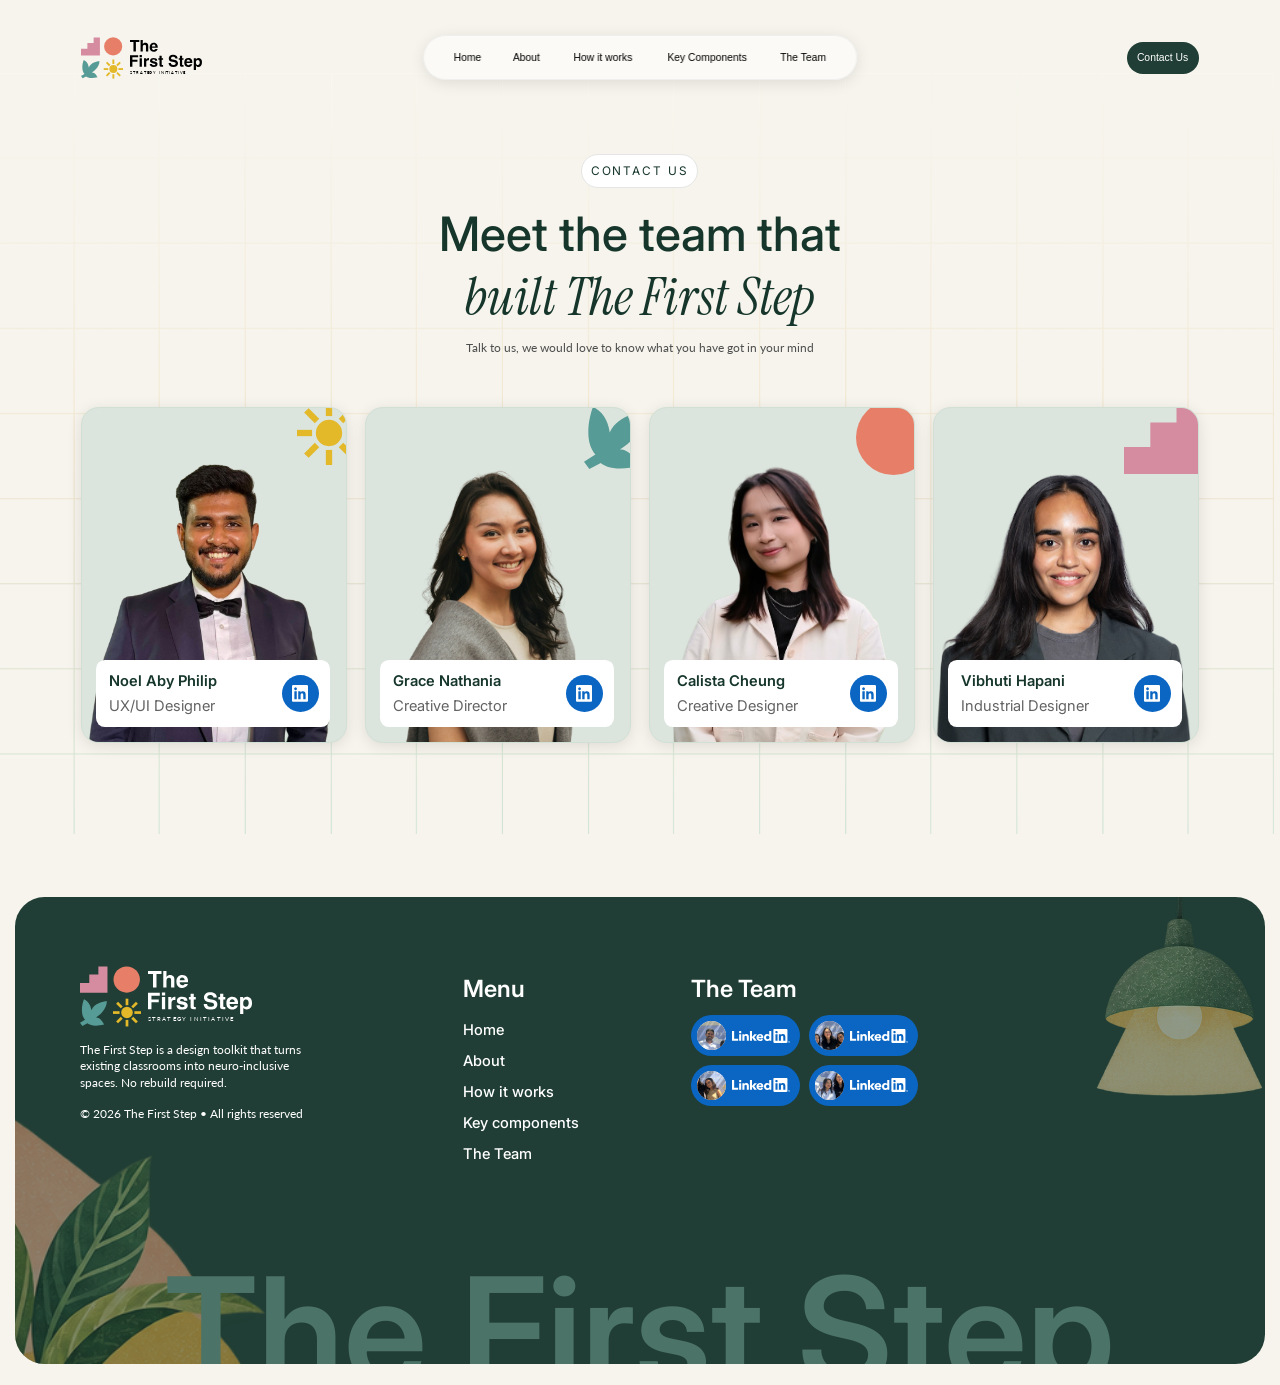
==== website/contact.html @ 51dd525c "Website: add the Contact us page The navbar's Contact Us button now opens website/contact.html, buil" ====
<!doctype html>
<html lang="en">
<head>
<meta charset="utf-8">
<meta name="viewport" content="width=device-width, initial-scale=1">
<title>Contact us — The First Step</title>
<meta name="description" content="Meet the team that built The First Step. Talk to us, we would love to know what you have got in your mind.">
<link rel="icon" href="./assets/logo-mark.svg" type="image/svg+xml">
<link rel="preconnect" href="https://fonts.googleapis.com">
<link rel="preconnect" href="https://fonts.gstatic.com" crossorigin>
<link href="https://fonts.googleapis.com/css2?family=Instrument+Serif:ital@1&family=Inter:wght@400;500;600;700&family=Lato:wght@400&display=swap" rel="stylesheet">
<link rel="stylesheet" href="./styles.css">
<link rel="stylesheet" href="./contact.css">
<script>document.documentElement.classList.add('js');</script>
<script type="module" src="./contact.js"></script>
</head>
<body>

<div class="cpage" id="cpage">

  <div class="bg-grid" aria-hidden="true"></div>

  <header class="nav">
    <a class="brand" href="./index.html" aria-label="The First Step — home">
      <img class="brand-mark" src="./assets/logo-mark.svg" alt="">
      <span class="brand-word">
        <img src="./assets/logo-word.svg" alt="The First Step">
        <span class="brand-tag">Strategy Initiative</span>
      </span>
    </a>
    <nav class="menu" aria-label="Primary">
      <a class="btn-nav" href="./index.html#home" data-label="Home"><span>Home</span></a>
      <a class="btn-nav" href="./index.html#about" data-label="About"><span>About</span></a>
      <a class="btn-nav" href="./index.html#how" data-label="How it works"><span>How it works</span></a>
      <a class="btn-nav" href="./index.html#components" data-label="Key Components"><span>Key Components</span></a>
      <a class="btn-nav" href="./index.html#team" data-label="The Team"><span>The Team</span></a>
    </nav>
    <a class="btn-primary" href="./contact.html" aria-current="page"><span class="btn-dot" aria-hidden="true"></span><span class="btn-label">Contact Us</span></a>
  </header>

  <main class="c-main">
    <div class="c-head">
      <span class="pill">Contact us</span>
      <h1 class="display"><span class="sans">Meet the team that</span> <em>built The First Step</em></h1>
      <p class="lede">Talk to us, we would love to know what you have got in your mind</p>
    </div>

    <ul class="c-cards">
      <li class="tcard-slot" style="--i:0">
        <a class="tcard" href="https://www.linkedin.com/in/noelabyphilip/" target="_blank" rel="noopener" aria-label="Noel Aby Philip, UX/UI Designer — open LinkedIn profile">
          <span class="tcard-in">
            <span class="tcard-photo tcard-photo-1"><img src="./assets/team-noel.png" alt=""></span>
            <img class="tcard-deco tcard-deco-sun" src="./assets/deco-sun.svg" alt="">
            <span class="tcard-label">
              <span class="tcard-name">Noel Aby Philip</span>
              <span class="tcard-role">UX/UI Designer</span>
              <span class="tcard-li"><img src="./assets/linkedin-symbol.svg" alt=""></span>
            </span>
          </span>
        </a>
      </li>
      <li class="tcard-slot" style="--i:1">
        <a class="tcard" href="https://www.linkedin.com/in/grace-nathania/" target="_blank" rel="noopener" aria-label="Grace Nathania, Creative Director — open LinkedIn profile">
          <span class="tcard-in">
            <span class="tcard-photo tcard-photo-2"><img src="./assets/team-grace.png" alt=""></span>
            <img class="tcard-deco tcard-deco-leaf" src="./assets/deco-leaf.svg" alt="">
            <span class="tcard-label">
              <span class="tcard-name">Grace Nathania</span>
              <span class="tcard-role">Creative Director</span>
              <span class="tcard-li"><img src="./assets/linkedin-symbol.svg" alt=""></span>
            </span>
          </span>
        </a>
      </li>
      <li class="tcard-slot" style="--i:2">
        <a class="tcard" href="https://www.linkedin.com/in/calista-cheung-42a029301/" target="_blank" rel="noopener" aria-label="Calista Cheung, Creative Designer — open LinkedIn profile">
          <span class="tcard-in">
            <span class="tcard-photo tcard-photo-3"><img src="./assets/team-calista.png" alt=""></span>
            <img class="tcard-deco tcard-deco-circle" src="./assets/deco-circle.svg" alt="">
            <span class="tcard-label">
              <span class="tcard-name">Calista Cheung</span>
              <span class="tcard-role">Creative Designer</span>
              <span class="tcard-li"><img src="./assets/linkedin-symbol.svg" alt=""></span>
            </span>
          </span>
        </a>
      </li>
      <li class="tcard-slot" style="--i:3">
        <a class="tcard" href="https://www.linkedin.com/in/vibhutih05/" target="_blank" rel="noopener" aria-label="Vibhuti Hapani, Industrial Designer — open LinkedIn profile">
          <span class="tcard-in">
            <span class="tcard-photo tcard-photo-4"><img src="./assets/team-vibhuti.png" alt=""></span>
            <span class="tcard-deco tcard-deco-stairs"><img src="./assets/deco-stairs.svg" alt=""></span>
            <span class="tcard-label">
              <span class="tcard-name">Vibhuti Hapani</span>
              <span class="tcard-role">Industrial Designer</span>
              <span class="tcard-li"><img src="./assets/linkedin-symbol.svg" alt=""></span>
            </span>
          </span>
        </a>
      </li>
    </ul>
  </main>

  <footer class="footer">
    <div class="foot-leaf" aria-hidden="true"><div class="crop" style="--w:523.53%;--h:340%;--l:-305.08%;--t:-151.19%"><img src="./assets/leaves.png" alt=""></div></div>
    <div class="foot-lamp" aria-hidden="true"><div class="crop" style="--w:434.73%;--h:164.41%;--l:-253.45%;--t:32.97%"><img src="./assets/leaves.png" alt=""></div></div>
    <p class="foot-big" aria-hidden="true">The First Step</p>

    <div class="foot-brand">
      <div class="foot-logo">
        <img class="foot-mark" src="./assets/footer-mark.svg" alt="">
        <span class="foot-word"><img src="./assets/footer-word.svg" alt="The First Step"><span class="brand-tag">Strategy Initiative</span></span>
      </div>
      <p>The First Step is a design toolkit that turns existing classrooms into neuro-inclusive spaces. No rebuild required.</p>
      <p>© 2026 The First Step • All rights reserved</p>
    </div>

    <div class="foot-cols">
      <nav class="foot-col" aria-label="Footer">
        <h2>Menu</h2>
        <ul>
          <li><a href="./index.html#home">Home</a></li>
          <li><a href="./index.html#about">About</a></li>
          <li><a href="./index.html#how">How it works</a></li>
          <li><a href="./index.html#components">Key components</a></li>
          <li><a href="./index.html#team">The Team</a></li>
        </ul>
      </nav>
      <div class="foot-col">
        <h2>The Team</h2>
        <div class="foot-links">
          <a class="li-btn" href="https://www.linkedin.com/in/noelabyphilip/" target="_blank" rel="noopener" aria-label="Noel Aby Philip on LinkedIn"><span class="li-avatar"><span class="crop" style="--w:449.35%;--h:337.01%;--l:-88.76%;--t:-35.23%"><img src="./assets/team.jpg" alt=""></span></span><img class="li-logo" src="./assets/linkedin.svg" alt="LinkedIn"></a>
          <a class="li-btn" href="https://www.linkedin.com/in/grace-nathania/" target="_blank" rel="noopener" aria-label="Grace Nathania on LinkedIn"><span class="li-avatar"><span class="crop" style="--w:449.35%;--h:337.01%;--l:-182.37%;--t:-58.44%"><img src="./assets/team.jpg" alt=""></span></span><img class="li-logo" src="./assets/linkedin.svg" alt="LinkedIn"></a>
          <a class="li-btn" href="https://www.linkedin.com/in/vibhutih05/" target="_blank" rel="noopener" aria-label="Vibhuti Hapani on LinkedIn"><span class="li-avatar"><span class="crop" style="--w:449.35%;--h:337.01%;--l:-230.98%;--t:-72.2%"><img src="./assets/team.jpg" alt=""></span></span><img class="li-logo" src="./assets/linkedin.svg" alt="LinkedIn"></a>
          <a class="li-btn" href="https://www.linkedin.com/in/calista-cheung-42a029301/" target="_blank" rel="noopener" aria-label="Calista Cheung on LinkedIn"><span class="li-avatar"><span class="crop" style="--w:449.35%;--h:337.01%;--l:-139.76%;--t:-76.44%"><img src="./assets/team.jpg" alt=""></span></span><img class="li-logo" src="./assets/linkedin.svg" alt="LinkedIn"></a>
        </div>
      </div>
    </div>
  </footer>

</div>

</body>
</html>
---- website/styles.css ----
/* The First Step — official website
   Two layouts share one DOM:
   - html.stage  : the designed 1728 × 1265 canvas, scaled to the window and driven by scroll (main.js)
   - default     : a stacked, responsive layout for phones, tablets and no-JS
   All stage measurements are the Figma frame's pixels. */

@font-face { font-family: "Helvetica Toolkit"; src: url("../assets/fonts/HelveticaToolkit-Regular.ttf") format("truetype"); font-weight: 400; font-display: swap; }
@font-face { font-family: "Helvetica Toolkit"; src: url("../assets/fonts/HelveticaToolkit-Bold.ttf") format("truetype"); font-weight: 700; font-display: swap; }

:root {
  --bg: #f6f4ec;
  --panel: #ebe8de;
  --ink: #16362c;
  --green: #203e35;
  --teal: #579b96;
  --mint: #b8dcd9;
  --dim: #909090;
  --body: #4e4e4e;
  --loader: #f5f1e4;
  --helv: Helvetica, "Helvetica Toolkit", "Helvetica Neue", Arial, sans-serif;
  --inter: Inter, "Helvetica Neue", Arial, sans-serif;
  --lato: Lato, "Helvetica Neue", Arial, sans-serif;
  --serif: "Instrument Serif", "Times New Roman", serif;
  --ease-out: cubic-bezier(.22, 1, .36, 1);
  --ease-io: cubic-bezier(.76, 0, .24, 1);
}

*, *::before, *::after { box-sizing: border-box; }
html { -webkit-text-size-adjust: 100%; }
body { margin: 0; background: var(--bg); color: var(--ink); font-family: var(--inter); -webkit-font-smoothing: antialiased; overflow-x: hidden; }
img { display: block; max-width: 100%; }
h1, h2, h3, p, ul, ol { margin: 0; padding: 0; }
ul, ol { list-style: none; }
a { color: inherit; text-decoration: none; }
:focus-visible { outline: 2px solid var(--teal); outline-offset: 3px; border-radius: 8px; }

/* An image shown through a window, positioned exactly as cropped in the design */
.crop { position: relative; display: block; width: 100%; height: 100%; overflow: hidden; }
.crop > img { position: absolute; max-width: none; width: var(--w); height: var(--h); left: var(--l); top: var(--t); }

/* ---------- Shared components ---------- */

.display { font-family: var(--helv); font-weight: 400; font-size: 64px; line-height: 1.01; color: var(--ink); text-align: center; }
.display .sans { font-family: var(--inter); font-weight: 500; }
.display em { display: block; font-family: var(--serif); font-style: italic; font-weight: 400; font-size: 1.125em; }

.pill { display: inline-flex; align-items: center; justify-content: center; padding: 12px; background: #fff; border: 1px solid #e5e5e5; border-radius: 37px; font-family: var(--inter); font-size: 16px; line-height: 1.2; letter-spacing: 2.56px; text-transform: uppercase; color: var(--ink); white-space: nowrap; }

/* Button (nav item): Default → Variant2 on hover / current section */
.btn-nav { display: inline-grid; place-items: center; padding: 14px; border-radius: 46px; font-family: var(--helv); font-size: 14px; line-height: normal; color: #000; white-space: nowrap; transition: background-color .25s ease, color .25s ease; }
.btn-nav::after { content: attr(data-label); grid-area: 1 / 1; font-weight: 700; visibility: hidden; height: 0; }
.btn-nav > span { grid-area: 1 / 1; }
.btn-nav:hover, .btn-nav.is-current { background: var(--mint); color: var(--green); font-weight: 700; }

/* Primary Button: the teal dot waits under the label and floods the pill on hover */
.btn-primary { border: 0; cursor: pointer; position: relative; display: inline-flex; align-items: center; justify-content: center; padding: 14px; border-radius: 46px; background: var(--green); overflow: hidden; font-family: var(--helv); font-size: 14px; line-height: normal; color: #fff; white-space: nowrap; flex: none; }
.btn-primary .btn-dot { position: absolute; left: 36px; top: 55px; width: 26px; height: 26px; border-radius: 50%; background: var(--teal); transition: left .45s var(--ease-out), top .45s var(--ease-out), width .45s var(--ease-out), height .45s var(--ease-out); }
.btn-primary .btn-label { position: relative; transition: color .3s ease; }
.btn-primary:hover .btn-dot, .btn-primary:focus-visible .btn-dot { left: -6.5px; top: -30px; width: 111px; height: 111px; }
.btn-primary:hover .btn-label, .btn-primary:focus-visible .btn-label { color: #000; }

.brand { display: flex; align-items: center; gap: 9.675px; flex: none; }
.brand-mark { width: 56.521px; height: 57.031px; }
.brand-word { display: flex; flex-direction: column; gap: 4px; width: 99.804px; }
.brand-word > img { width: 97.17px; height: 40.488px; }
.brand-tag { font-family: var(--lato); font-size: 5.601px; line-height: 1.02; letter-spacing: 1.1202px; text-transform: uppercase; color: #000; white-space: nowrap; }

/* Kit-of-parts card (357 wide in the design; scaled where it appears smaller) */
.card { position: relative; display: flex; flex-direction: column; gap: 11.74px; width: 357px; padding: 13.044px 11.087px; background: #fff; border: 2.082px solid #f2f2f2; border-radius: 33.315px; box-shadow: 0 6.196px 53.44px rgba(0, 0, 0, .15); overflow: hidden; }
.card-swatch, .card-light { height: 423px; }
.card-photo { width: 100%; aspect-ratio: 477 / 265; border-radius: 24.987px; overflow: hidden; flex: none; }
.card-swatch-fill { flex: 1 0 0; min-height: 1px; width: 100%; border-radius: 8px; background: #b0cde0; }
.card-product { width: 100%; height: 204px; flex: none; border: 1px solid #f3f0f0; border-radius: 8px; background: #f3f3f3; overflow: hidden; }
.card-product img { width: 100%; height: 100%; object-fit: cover; }
.card-brand { position: absolute; right: 22.92px; top: 21.92px; width: 64px; height: 34px; object-fit: cover; }
.card-head { display: flex; align-items: center; justify-content: space-between; width: 100%; }
.card-title { font-family: var(--helv); font-weight: 700; font-size: 15.49px; line-height: normal; color: #1c2420; }
.card-sub { margin-top: 3.913px; width: 123.265px; font-family: var(--lato); font-size: 12.392px; line-height: normal; color: #676767; }
.badge { display: inline-flex; align-items: center; gap: 3.261px; padding: 3.261px; border-radius: 999px; background: #e5efde; font-family: var(--inter); font-weight: 600; font-size: 12.392px; line-height: normal; color: #17413f; white-space: nowrap; }
.badge img { width: 11.74px; height: 11.74px; }
.card-rows { display: flex; flex-direction: column; gap: 9.25px; width: 100%; }
.card-rows li { display: flex; align-items: center; justify-content: center; gap: 2.846px; height: 38.425px; padding: 8.539px 5.693px; background: #f6f7f5; border: .712px solid #f2f2f2; border-radius: 8.539px; font-family: var(--lato); font-size: 12.392px; line-height: normal; color: #06371d; white-space: nowrap; overflow: hidden; }
.card-rows li img { width: 12.808px; height: 12.808px; flex: none; }
.card-rows-check li { justify-content: flex-start; gap: 4px; font-size: 12px; line-height: 1.28; color: #000; font-feature-settings: "lnum" 1, "pnum" 1; }
.card-rows-check li img { width: 16.801px; height: 16.801px; }

.reveal-words .dim, .reveal-words .w { color: var(--dim); transition: color .35s ease; }
.reveal-words .w.on { color: var(--ink); }

/* Footer pieces shared by both layouts */
.footer { background: var(--green); color: #fff; overflow: hidden; }
.foot-logo { display: flex; align-items: center; gap: 9.675px; }
.foot-mark { width: 81.719px; height: 82.455px; }
.foot-word { display: flex; flex-direction: column; gap: 6px; width: 144.296px; }
.foot-word > img { width: 140.487px; height: 58.538px; }
.foot-word .brand-tag { font-size: 8.098px; letter-spacing: 1.6196px; color: #fff; }
.foot-brand p { font-family: var(--lato); font-size: 16px; line-height: 1.4; }
.foot-col h2 { font-family: var(--inter); font-weight: 600; font-size: 32px; line-height: 1.4; }
.foot-col ul { display: flex; flex-direction: column; gap: 14px; margin-top: 20px; font-family: var(--inter); font-weight: 500; font-size: 20px; line-height: 1.4; }
.foot-col ul a { background: linear-gradient(currentColor, currentColor) 0 100% / 0 1px no-repeat; transition: background-size .3s ease; }
.foot-col ul a:hover { background-size: 100% 1px; }
.foot-links { display: grid; grid-template-columns: repeat(2, minmax(0, 1fr)); gap: 12px; margin-top: 14px; }
.li-btn { display: flex; align-items: center; gap: 8px; padding: 8px; border-radius: 52px; background: #0a66c2; overflow: hidden; transition: transform .25s var(--ease-out), background-color .25s ease; }
.li-btn:hover { transform: translateY(-2px); background: #0b5cad; }
.li-avatar { display: block; width: 39px; height: 39px; flex: none; border-radius: 50%; background: #fff; overflow: hidden; }
.li-logo { width: 79px; height: 19.16px; }
.foot-big { font-family: var(--inter); font-weight: 600; color: #4c7368; white-space: nowrap; }

/* ---------- Loader ---------- */

.loader { position: fixed; inset: 0; z-index: 100; display: none; align-items: center; justify-content: center; background: var(--loader); border-radius: 0 0 80px 80px; transition: transform 1.1s var(--ease-io); }
.js .loader { display: flex; }
.loaded .loader { transform: translateY(-106%); }
.loader-logo { display: flex; align-items: center; transform: scale(var(--k, 1)); }
.loader-mark { position: relative; width: 114.778px; height: 115.812px; flex: none; }
.lq { position: absolute; left: 0; top: 0; width: 57.389px; height: 57.906px; overflow: hidden; animation: orbit 2.6s both; }
.lq img { position: absolute; width: 114.778px; height: 115.812px; max-width: none; }
.lq-a { --x0: 0px; --y0: 0px; --x1: 57.389px; --y1: 0px; --x2: 57.389px; --y2: 57.906px; --x3: 0px; --y3: 57.906px; }
.lq-b { --x0: 57.389px; --y0: 0px; --x1: 57.389px; --y1: 57.906px; --x2: 0px; --y2: 57.906px; --x3: 0px; --y3: 0px; }
.lq-c { --x0: 57.389px; --y0: 57.906px; --x1: 0px; --y1: 57.906px; --x2: 0px; --y2: 0px; --x3: 57.389px; --y3: 0px; }
.lq-d { --x0: 0px; --y0: 57.906px; --x1: 0px; --y1: 0px; --x2: 57.389px; --y2: 0px; --x3: 57.389px; --y3: 57.906px; }
.lq-a img { left: 0; top: 0; }
.lq-b img { left: -57.389px; top: 0; }
.lq-c img { left: -57.389px; top: -57.906px; }
.lq-d img { left: 0; top: -57.906px; }
@keyframes orbit {
  0%, 8%    { transform: translate(var(--x0), var(--y0)); animation-timing-function: cubic-bezier(.65, 0, .35, 1); }
  25%, 33%  { transform: translate(var(--x1), var(--y1)); animation-timing-function: cubic-bezier(.65, 0, .35, 1); }
  50%, 58%  { transform: translate(var(--x2), var(--y2)); animation-timing-function: cubic-bezier(.65, 0, .35, 1); }
  75%, 83%  { transform: translate(var(--x3), var(--y3)); animation-timing-function: cubic-bezier(.65, 0, .35, 1); }
  100%      { transform: translate(var(--x0), var(--y0)); }
}
.loader-word { width: 0; overflow: hidden; opacity: 0; animation: word-open .7s var(--ease-out) 2.6s forwards; }
.loader-word-in { display: flex; flex-direction: column; gap: 9px; width: 202.672px; margin-left: 19.647px; }
.loader-word-in img { width: 197.322px; height: 82.22px; max-width: none; }
.loader-word-in span { font-family: var(--lato); font-size: 11.374px; line-height: 1.02; letter-spacing: 2.2749px; text-transform: uppercase; color: #000; white-space: nowrap; }
@keyframes word-open { to { width: 222.319px; opacity: 1; } }

/* =====================================================================
   STACKED LAYOUT (default): phones, tablets, portrait windows, no-JS
   ===================================================================== */

#track { display: none; }
html:not(.stage) #stage { overflow-x: clip; }   /* illustrations hang past the edges; never widen the page */
.fade, .leaf, .about-leaves, .floater, .pendant, .branch, .campus, .every-leaf, .foot-leaf, .foot-lamp, .how-bar, .hero-fade { display: none; }

.nav { position: sticky; top: 0; z-index: 20; display: flex; align-items: center; justify-content: space-between; gap: 12px; padding: 12px 20px; background: rgba(246, 244, 236, .86); backdrop-filter: blur(10px); -webkit-backdrop-filter: blur(10px); }
.menu { display: none; }

.sec { padding: 56px 20px; max-width: 880px; margin: 0 auto; }
.display { font-size: clamp(34px, 8vw, 56px); }

.hero { display: flex; flex-direction: column; align-items: center; gap: 32px; }
.hero-copy { text-align: center; }
.lede { margin-top: 18px; max-width: 575px; font-family: var(--lato); font-size: 16px; line-height: 1.4; color: var(--body); }
.hero-mac { width: 100%; aspect-ratio: 1261 / 832; filter: drop-shadow(0 4px 20px rgba(0, 0, 0, .2)); }
.hero-card, .hero-book { display: none; }

.about-text { display: flex; flex-direction: column; gap: 20px; }
.about-title { font-family: var(--inter); font-weight: 400; font-size: clamp(26px, 6vw, 40px); line-height: 1.3; }
.about-body { font-family: var(--inter); font-weight: 600; font-size: clamp(20px, 4.6vw, 32px); line-height: 1.3; }
.about-body p + p { margin-top: .6em; }

.sec-how { max-width: none; padding-left: 12px; padding-right: 12px; }
.panel { background: var(--panel); border-radius: 28px; padding: 40px 16px; max-width: 980px; margin: 0 auto; }
.how-head { display: flex; flex-direction: column; align-items: center; gap: 10px; text-align: center; }
/* How it works: a swipeable carousel, one step per slide */
.panel { position: relative; overflow: hidden; }
.how-steps { display: flex; gap: 14px; margin: 32px -16px 0; padding: 4px 16px 10px; overflow-x: auto; scroll-snap-type: x mandatory; scrollbar-width: none; -webkit-overflow-scrolling: touch; }
.how-steps::-webkit-scrollbar { display: none; }
.step { flex: 0 0 86%; scroll-snap-align: center; display: flex; flex-direction: column-reverse; justify-content: flex-end; gap: 16px; padding: 12px 12px 18px; border-radius: 20px; background: var(--bg); }
.step-text { padding-left: 14px; border-left: 4px solid var(--teal); font-size: 17px; line-height: 1.4; }
.step-text h3 { font-family: var(--inter); font-weight: 700; font-size: inherit; }
.step-text p { margin-top: 6px; font-family: var(--inter); font-weight: 500; }
.step-shot { border-radius: 12px; overflow: hidden; box-shadow: 0 4px 22.7px rgba(0, 0, 0, .15); aspect-ratio: 1099 / 631; }
.step-shot img { width: 100%; height: 100%; object-fit: cover; }
.how-dots { display: flex; justify-content: center; gap: 8px; margin-top: 16px; }
.how-dots button { width: 8px; height: 8px; padding: 0; border: 0; border-radius: 8px; background: #d0cfcd; cursor: pointer; transition: width .3s var(--ease-out), background-color .3s ease; }
.how-dots button.is-on { width: 26px; background: var(--teal); }
html.stage .how-dots { display: none; }
.every { position: relative; margin-top: 40px; padding: clamp(90px, 24vw, 150px) 0 clamp(110px, 30vw, 180px); }

/* Illustrations in the stacked layout, sized off the window width */
:is(.pendant, .branch, .campus, .foot-leaf, .foot-lamp, .every-leaf) > .crop { opacity: .5; }
html:not(.stage) :is(.leaf, .every-leaf, .pendant, .campus, .foot-leaf, .foot-lamp) { display: block; position: absolute; pointer-events: none; }
html:not(.stage) .sec-hero, html:not(.stage) .sec-components, html:not(.stage) .sec-team { position: relative; }
html:not(.stage) .sec > :not(.leaf):not(.pendant):not(.campus), html:not(.stage) .footer > :not(.foot-leaf):not(.foot-lamp) { position: relative; z-index: 1; }
html:not(.stage) .leaf-rot { width: 100%; opacity: .3; }
html:not(.stage) .leaf-l { left: -26vw; top: -14vw; width: clamp(220px, 62vw, 460px); }
html:not(.stage) .leaf-l .leaf-rot { aspect-ratio: 703 / 566; transform: rotate(60deg); }
html:not(.stage) .leaf-r { right: -30vw; bottom: -6vw; width: clamp(200px, 56vw, 420px); }
html:not(.stage) .leaf-r .leaf-rot { aspect-ratio: 703 / 605; transform: rotate(-105deg); }
html:not(.stage) .every-leaf { width: clamp(110px, 34vw, 220px); aspect-ratio: 292 / 346; }
html:not(.stage) .every-head { position: relative; z-index: 1; }
html:not(.stage) .every-leaf-tr { right: -16px; top: 0; }
html:not(.stage) .every-leaf-tr .crop { transform: rotate(180deg); }
html:not(.stage) .every-leaf-bl { left: -20px; bottom: -44px; }
html:not(.stage) .pendant { right: -12px; top: -8px; width: clamp(130px, 40vw, 260px); aspect-ratio: 443 / 359; }
html:not(.stage) .statement { padding-top: clamp(70px, 22vw, 150px); }
html:not(.stage) .sec-team { padding-bottom: clamp(70px, 20vw, 150px); }
html:not(.stage) .campus { left: 50%; bottom: 0; width: max(100vw, 640px); aspect-ratio: 2435 / 421; transform: translateX(-50%); }
html:not(.stage) .foot-leaf { left: -22vw; bottom: -14vw; width: clamp(200px, 60vw, 420px); aspect-ratio: 510 / 523; }
html:not(.stage) .foot-lamp { right: -4vw; top: -24vw; width: clamp(90px, 28vw, 200px); aspect-ratio: 297 / 523; }

.statement { font-family: var(--inter); font-weight: 600; font-size: clamp(20px, 4.6vw, 32px); line-height: 1.3; }
/* Kit cards: a carousel that loops (main.js adds a copy of the set on each side) */
.cards { display: flex; gap: 16px; margin: 12px -20px 0; padding: 28px 20px 48px; overflow-x: auto; scroll-snap-type: x mandatory; scrollbar-width: none; -webkit-overflow-scrolling: touch; }
.cards::-webkit-scrollbar { display: none; }
.card { flex: none; width: min(357px, 80vw); scroll-snap-align: center; box-shadow: 0 6px 30px rgba(0, 0, 0, .12); }
html.stage .card-clone { display: none; }
html.stage .card { width: 357px; box-shadow: 0 6.196px 53.44px rgba(0, 0, 0, .15); }

/* Laptop fades out at the bottom, as in the design */
html:not(.stage) .hero-mac { position: relative; }
html:not(.stage) .hero-fade { display: block; position: absolute; left: -15%; bottom: -12vw; width: 130%; height: 20vw; border-radius: 50%; background: var(--bg); filter: blur(14px); pointer-events: none; }

/* "Best viewed on a laptop or desktop" notice */
.notice { position: fixed; inset: 0; z-index: 90; display: flex; align-items: center; justify-content: center; padding: 28px; background: var(--loader); text-align: center; }
.notice[hidden] { display: none; }
.notice-in { display: flex; flex-direction: column; align-items: center; gap: 18px; max-width: 420px; }
.notice-mark { width: 72px; height: auto; }
.notice .display { font-size: clamp(32px, 9vw, 48px); }
.notice p { font-family: var(--lato); font-size: 17px; line-height: 1.4; color: var(--body); }
.notice .btn-primary { margin-top: 8px; padding: 16px 22px; font-size: 16px; }
html.notice-open { overflow: hidden; }
.kit-head { margin-top: 64px; text-align: left; line-height: 1.15; }
.kit-note { display: flex; align-items: stretch; gap: 20px; margin-top: 24px; }
.kit-note-bar { width: 4px; border-radius: 13px; background: var(--teal); flex: none; }
.kit-note p { font-family: var(--inter); font-weight: 700; font-size: 20px; line-height: 1.4; max-width: 336px; }
.kit-book { margin-top: 28px; filter: drop-shadow(0 4px 18px rgba(0, 0, 0, .25)); }

.team { display: flex; flex-direction: column; align-items: center; gap: 32px; }
.team-head { display: flex; flex-direction: column; align-items: center; gap: 16px; }
.team-photo { width: 100%; aspect-ratio: 1600 / 762; border-radius: 22px; overflow: hidden; box-shadow: 0 4px 42px rgba(0, 0, 0, .25); }

.footer { position: relative; display: flex; flex-direction: column; margin: 24px 12px 12px; padding: 40px 24px 0; border-radius: 28px; }
.footer .foot-big { order: 9; }
html.stage .footer { display: block; }
.foot-brand p { margin-top: 20px; max-width: 302px; }
.foot-cols { display: flex; flex-wrap: wrap; gap: 32px 48px; margin-top: 40px; }
.foot-col { min-width: 240px; }
/* The wordmark spans the footer's inner width exactly (it is about 6.7em wide) and sits cut off by the bottom edge */
.foot-big { margin-top: 32px; font-size: calc((100vw - 72px) / 6.8); line-height: 1; text-align: center; transform: translateY(18%); }

/* Scroll-in reveal for the stacked layout */
.js:not(.stage) .rise { opacity: 0; transform: translateY(28px); transition: opacity .8s ease, transform .8s var(--ease-out); }
.js:not(.stage) .rise.in { opacity: 1; transform: none; }

@media (min-width: 720px) {
  .menu { display: flex; align-items: center; gap: 4px; }
  .btn-nav { padding: 10px 12px; }
  .step { flex-basis: 62%; }
  .panel { padding: 56px 32px; }
  .how-steps { margin-left: -32px; margin-right: -32px; padding-left: 32px; padding-right: 32px; }
}

/* =====================================================================
   STAGE LAYOUT: the designed canvas, scroll-driven
   ===================================================================== */

html.stage body { overflow-x: hidden; }
html.stage #track { display: block; width: 1px; }
html.stage #stage { position: fixed; inset: 0; overflow: hidden; background: var(--bg); }
html.stage #canvas { position: absolute; left: 0; top: 0; width: 1728px; height: 1265px; transform-origin: 0 0; --m: 0px; }

html.stage .sec { position: static; padding: 0; margin: 0; max-width: none; }
html.stage [data-l] { position: absolute; left: 0; top: 0; z-index: 2; will-change: transform, opacity; }
html.stage .display { font-size: 64px; }
html.stage .fade { display: block; background: var(--bg); border-radius: 50%; filter: blur(50px); pointer-events: none; }
html.stage :is(.leaf, .about-leaves, .floater, .pendant, .branch, .campus, .every-leaf, .foot-leaf, .foot-lamp, .how-bar, .hero-card, .hero-book) { display: block; pointer-events: none; }

/* background grid + fades */
html.stage .bg-grid { position: absolute; z-index: 0; top: 99px; left: calc(-8px - var(--m)); width: calc(1728px + 2 * var(--m)); height: 1027.5px; background: url("./assets/grid.png") center top / 1728px 1027.5px repeat-x; }
html.stage .fade-bottom { z-index: 1; left: calc(133px - var(--m)); width: calc(1462px + 2 * var(--m)); height: 327px; }
html.stage .fade-bottom-2 { z-index: 3; left: calc(-84px - var(--m)); width: calc(1881px + 2 * var(--m)); }
html.stage .fade-top { z-index: 4; left: calc(-60px - var(--m)); width: calc(1848px + 2 * var(--m)); height: 579px; top: -416px; filter: blur(60px); }

/* navbar */
html.stage .nav { position: absolute; z-index: 6; top: 47px; height: 62px; padding: 0; background: none; backdrop-filter: none; -webkit-backdrop-filter: none; display: flex; align-items: center; justify-content: space-between; will-change: transform, width; transition: transform .6s var(--ease-out), width .6s var(--ease-out); }
html.stage .menu { position: absolute; left: 50%; top: 0; transform: translateX(-50%); display: flex; align-items: center; gap: 12px; padding: 8px 25px; border: 1px solid #efefef; border-radius: 65px; background: rgba(255, 255, 255, .5); backdrop-filter: blur(2px); -webkit-backdrop-filter: blur(2px); box-shadow: 0 4px 19.6px rgba(0, 0, 0, .1); }
html.stage .btn-nav { padding: 14px; }
html.stage .brand-word { gap: 2.037px; }

/* hero */
html.stage .leaf-l { width: 841.784px; height: 891.882px; }
html.stage .leaf-r { width: 766.335px; height: 835.631px; }
html.stage .leaf .intro { width: 100%; height: 100%; display: flex; align-items: center; justify-content: center; }
html.stage .leaf-rot { flex: none; width: 703px; opacity: .3; }
html.stage .leaf-l .leaf-rot { height: 566.132px; transform: rotate(60deg); }
html.stage .leaf-r .leaf-rot { height: 605px; transform: rotate(-105deg); }

html.stage .hero { display: block; width: 1389px; height: 924px; }
html.stage .hero > * { position: absolute; }
html.stage .hero-copy { left: 471px; top: -137px; width: 575px; }
html.stage .hero-copy .display { white-space: nowrap; margin: 0 -40px; }
html.stage .lede { margin-top: 21px; max-width: none; }
html.stage .hero-mac { left: 128px; top: 92px; width: 1261px; height: 832px; aspect-ratio: auto; filter: drop-shadow(0 4px 27.1px rgba(0, 0, 0, .25)); }
html.stage .hero-card { left: 1149px; top: 0; }
html.stage .hero-card .card { transform: scale(.6456); transform-origin: 0 0; }
html.stage .hero-book { left: 0; top: 438px; width: 607px; height: 436px; filter: drop-shadow(0 4px 18.1px rgba(0, 0, 0, .25)); }
html.stage .hero-book img, html.stage .kit-book img { width: 100%; height: 100%; }
html.stage .hero-fade { left: 33.5px; top: 764px; width: 1462px; height: 327px; z-index: 3; }
html.stage .hero-book .intro { width: 100%; height: 100%; }

/* entrance: the hero pieces fly in from where the loader frame parks them */
html.stage .intro { transition: transform 1.5s var(--ease-out) .35s, opacity 1s ease .35s; }
html.stage:not(.loaded) .intro-copy { transform: translateY(-500px); opacity: 0; }
html.stage:not(.loaded) .intro-mac { transform: translate(-339px, 1513px); }
html.stage:not(.loaded) .intro-card { transform: translateX(514px); opacity: 0; }
html.stage:not(.loaded) .intro-book { transform: translate(-504px, 1235px); }
html.stage:not(.loaded) .intro-leaf-l { transform: translate(-239px, -200px); }
html.stage:not(.loaded) .intro-leaf-r { transform: translate(290px, 150px); }
html.stage .nav > * { transition: translate 1.2s var(--ease-out) .5s, opacity .8s ease .5s; }
html.stage:not(.loaded) .nav > * { translate: 0 -140px; opacity: 0; }

/* about */
html.stage .about-leaves { width: 703px; height: 605px; }
html.stage .about-leaves > .crop { opacity: .3; }
html.stage .about-leaves-fade { position: absolute; left: -32.5px; top: 463px; width: 1462px; height: 327px; }
html.stage .floater { filter: drop-shadow(0 8px 12px rgba(0, 0, 0, .12)); }
html.stage .fl-swatch { width: 135.23px; height: 127.686px; display: flex; align-items: center; justify-content: center; }
html.stage .fl-swatch > span { width: 112.67px; height: 102px; border-radius: 8px; background: #a2cfd9; transform: rotate(-15deg); }
html.stage .fl-plant { width: 196.089px; height: 147.992px; filter: none; }
html.stage .fl-light { width: 140.846px; height: 140.846px; display: flex; align-items: center; justify-content: center; }
html.stage .fl-light > span { position: relative; width: 115px; height: 115px; border: 1px solid #f3f0f0; border-radius: 8px; background: #f3f3f3; overflow: hidden; transform: rotate(15deg); }
html.stage .about-text { flex-direction: row; gap: 279px; width: 1508px; font-size: 40px; line-height: 1.3; }
html.stage .about-title { width: 359px; flex: none; font-size: 40px; }
html.stage .about-body { width: 870px; flex: none; font-size: 40px; }
html.stage .about-body p + p { margin-top: 0; }

/* how it works */
html.stage .panel { width: 1688px; height: 1063px; max-width: none; margin: 0; padding: 0; border-radius: 40px; overflow: hidden; }
html.stage .how-inner { width: 1688px; height: 1063px; }
html.stage .how-head { position: absolute; left: 492px; top: 65px; width: 705px; gap: 8px; }
html.stage .how-bar { position: absolute; left: 90px; top: 476px; width: 4px; height: 192px; border-radius: 13px; background: #d0cfcd; overflow: hidden; }
html.stage .how-bar-fill { position: absolute; left: 0; top: 0; width: 4px; height: 39px; border-radius: 13px; background: var(--teal); }
html.stage .how-steps { display: block; margin: 0; padding: 0; overflow: visible; scroll-snap-type: none; }
html.stage .step { display: block; position: absolute; inset: 0; padding: 0; border-radius: 0; background: none; pointer-events: none; }
html.stage .how-inner { left: 50%; margin-left: -844px; }
html.stage .step-text { position: absolute; left: 117px; top: 476px; width: 336px; height: 192px; display: flex; flex-direction: column; justify-content: center; gap: 10px; padding: 0; border: 0; font-size: 24px; line-height: 1.4; opacity: 0; will-change: transform, opacity; }
html.stage .step-text p { margin: 0; }
html.stage .step-shot { position: absolute; left: 499px; top: 346px; width: 1099px; height: 631px; margin: 0; aspect-ratio: auto; border-radius: 22px; opacity: 0; will-change: transform, opacity, filter; }
html.stage .step-shot img { width: 100%; height: 100%; object-fit: cover; }
html.stage .step.is-on .step-text, html.stage .step.is-on .step-shot { opacity: 1; }

html.stage .every { position: absolute; inset: 0; margin: 0; padding: 0; pointer-events: none; }
html.stage .statement { padding-top: 0; }
html.stage .every-head { left: 0; right: 0; top: 274px; white-space: nowrap; }
html.stage .every-leaf { width: 292px; height: 346px; }
html.stage .every-leaf .crop { opacity: .5; }
html.stage .every-leaf-tr { left: auto; right: 0; top: 0; }
html.stage .every-leaf-tr .crop { transform: rotate(180deg); }
html.stage .every-leaf-bl { left: -8px; top: auto; bottom: -17px; }

/* key components */
html.stage .pendant { width: 443px; height: 359px; transform-origin: 0 0; z-index: 3; }
html.stage .branch { width: 407px; height: 331px; transform-origin: 0 0; z-index: 3; }
html.stage :is(.pendant, .branch, .campus, .foot-leaf, .foot-lamp) > .crop { opacity: .5; }
html.stage .statement { width: 870px; font-size: 32px; }
html.stage .cards { display: contents; }
html.stage .card { max-width: none; }
html.stage .kit-head { width: 510px; margin: 0; line-height: 1.2; transform-origin: 0 0; }
html.stage .kit-head em { line-height: 1.2; }
html.stage .kit-note { align-items: center; gap: 23px; margin: 0; }
html.stage .kit-note-bar { height: 121px; }
html.stage .kit-note p { width: 336px; font-size: 24px; }
html.stage .kit-book { width: 607px; height: 436px; margin: 0; }

/* team */
html.stage .campus { width: 2435px; height: 421px; }
html.stage .team { width: 1094px; gap: 60px; }
html.stage .team-head { gap: 20px; }
html.stage .team-head .display { line-height: 1.2; white-space: nowrap; }
html.stage .team-photo { border-radius: 31px; }
html.stage .fade-bottom-2 { height: 327px; }

/* footer */
html.stage .footer { z-index: 5; width: 1688px; height: 630px; margin: 0; padding: 0; border-radius: 40px; }
html.stage .foot-brand { position: absolute; left: 88px; top: 93px; width: 302px; }
html.stage .foot-word { gap: 2.945px; }
html.stage .foot-cols { position: absolute; left: 605px; top: 101px; width: 941px; display: flex; flex-wrap: nowrap; gap: 2px; margin: 0; }
html.stage .foot-col { width: 306px; min-width: 0; flex: none; }
html.stage .foot-leaf { position: absolute; left: -167px; top: 256px; width: 510px; height: 523px; }
html.stage .foot-lamp { position: absolute; left: auto; right: -40px; top: -252px; width: 297px; height: 523px; }
html.stage .foot-big { left: 0; right: 0; top: 444px; z-index: 0; margin: 0; text-align: center; font-size: 201.789px; line-height: 1.4; transform: none; }
html.stage .foot-brand, html.stage .foot-cols { z-index: 1; }

@media (prefers-reduced-motion: reduce) {
  .lq, .loader-word { animation-duration: .01s; animation-delay: 0s; }
  .loader, html.stage .intro, html.stage .nav > * { transition-duration: .01s; transition-delay: 0s; }
  .js:not(.stage) .rise { opacity: 1; transform: none; transition: none; }
  .reveal-words .w { transition: none; }
}
---- website/contact.css ----
/* Contact us page. Loads after styles.css and reuses its tokens, buttons, pill, display type and footer.
   Wide windows (.is-desk, set by contact.js) lay the page out in the Figma frame's pixels (1728 × 1870)
   and scale it to the window with `zoom`; narrower windows use the fluid rules at the top. */

.cpage { position: relative; overflow-x: clip; }
.cpage .bg-grid { display: none; }

.c-main { max-width: 1000px; margin: 0 auto; padding: 40px 20px 56px; }
.c-head { display: flex; flex-direction: column; align-items: center; text-align: center; }
.c-head .display { margin-top: 21px; line-height: 1.2; }
.c-head .lede { margin-top: 11px; }
.c-cards { display: grid; grid-template-columns: repeat(auto-fit, minmax(240px, 1fr)); gap: 20px; margin-top: 40px; }

/* ---------- Team card (359 × 454 in the design; everything inside scales with the card's width) ---------- */
.tcard-slot { perspective: 1100px; container-type: inline-size; }
.tcard { display: block; aspect-ratio: 359 / 454; border-radius: 6.685cqw; outline-offset: 4px;
  transform: rotateX(var(--rx, 0deg)) rotateY(var(--ry, 0deg)) scale(var(--sc, 1)); transform-style: preserve-3d;
  transition: transform .5s var(--ease-out); will-change: transform; }
.tcard.is-tilting { transition: transform .12s linear; }
.tcard-in { position: relative; display: block; width: 100%; height: 100%; overflow: hidden; border: 1px solid #d1dfd4; border-radius: 6.685cqw; background: #dbe4dd;
  box-shadow: 0 4px 20px rgba(0, 0, 0, .1); transition: box-shadow .4s ease; }
.tcard:hover .tcard-in, .tcard:focus-visible .tcard-in { box-shadow: 0 22px 44px rgba(22, 54, 44, .22); }

.tcard-photo { position: absolute; display: block; overflow: hidden; pointer-events: none; }
.tcard-photo img { position: absolute; max-width: none; transition: transform .6s var(--ease-out); }
.tcard:hover .tcard-photo img { transform: scale(1.04); }
.tcard-photo-1 { inset: 0; }
.tcard-photo-1 img { width: 129.25%; height: 102.2%; left: -14.48%; top: 6.91%; }
.tcard-photo-2 { left: -14.76%; top: -32.6%; width: 125.9%; height: 149.34%; }
.tcard-photo-2 img { inset: 0; width: 100%; height: 100%; object-fit: cover; }
.tcard-photo-3 { left: 0; top: 2.86%; width: 100%; height: 100%; }
.tcard-photo-3 img { width: 158.22%; height: 158.37%; left: -29.11%; top: -17.54%; }
.tcard-photo-4 { inset: 0; }
.tcard-photo-4 img { width: 99.85%; height: 99.92%; left: .13%; top: .08%; }

.tcard-deco { position: absolute; display: block; pointer-events: none; transition: transform .7s var(--ease-out); }
.tcard-deco-sun { left: 81.62%; top: -2.2%; width: 24.23%; height: auto; }
.tcard-deco-leaf { left: 82.45%; top: -.22%; width: 23.4%; height: auto; }
.tcard-deco-circle { left: 78%; top: -2.42%; width: 28.41%; height: auto; }
.tcard-deco-stairs { left: 71.87%; top: -2.64%; width: 29.81%; aspect-ratio: 107 / 102; }
.tcard-deco-stairs img { position: absolute; left: 50%; top: 50%; width: 95.33%; max-width: none; transform: translate(-50%, -50%) rotate(-90deg); }
.tcard:hover .tcard-deco-sun { transform: rotate(40deg); }
.tcard:hover .tcard-deco-leaf { transform: rotate(-12deg) scale(1.06); }
.tcard:hover .tcard-deco-circle { transform: scale(1.1); }
.tcard:hover .tcard-deco-stairs { transform: translate(-3%, 4%); }

.tcard-label { position: absolute; left: 5.29%; top: 75.33%; width: 88.86%; height: 20.04%; display: block; border-radius: 3.343cqw; background: #fff; overflow: hidden; }
.tcard-name, .tcard-role { position: absolute; left: 4.74cqw; font-family: var(--inter); font-size: 5.571cqw; line-height: 1.26; white-space: nowrap; }
.tcard-name { top: 4.457cqw; font-weight: 600; color: var(--ink); }
.tcard-role { top: 13.93cqw; font-weight: 400; color: #636363; }
.tcard-li { position: absolute; right: 4.457cqw; top: 50%; width: 13.93cqw; height: 13.93cqw; margin-top: -6.96cqw; display: flex; align-items: center; justify-content: center; border-radius: 50%; background: #0a66c2; transition: transform .4s var(--ease-out); }
.tcard-li img { width: 6.298cqw; height: auto; }
.tcard:hover .tcard-li { transform: scale(1.1); }

/* ---------- Entrance: the heading drops in, the cards deal out from the left, the footer rises ---------- */
.js .cpage .c-head, .js .cpage .tcard-slot, .js .cpage .footer { transition: transform 1.15s var(--ease-out), opacity .7s ease; }
.js .cpage .tcard-slot { transition-delay: calc(.12s + (3 - var(--i)) * .07s); }
.js .cpage .footer { transition-delay: .1s; }
.js .cpage:not(.is-in) .c-head { transform: translateY(-60px); opacity: 0; }
.js .cpage:not(.is-in) .tcard-slot { transform: translateX(-70px); opacity: 0; }
.js .cpage:not(.is-in) .footer { transform: translateY(80px); opacity: 0; }

/* ---------- Wide layout: the Figma frame ---------- */
.cpage.is-desk { width: 1728px; height: 1870px; overflow: visible; }
.cpage.is-desk .bg-grid { display: block; position: absolute; left: -8px; top: 99px; width: 1728px; height: 1027.5px; background: url("./assets/grid.png") center / cover no-repeat; }

.cpage.is-desk .nav { position: fixed; z-index: 20; left: 110px; top: 47px; width: 1508px; height: 62px; padding: 0; background: none; backdrop-filter: none; -webkit-backdrop-filter: none; }
.cpage.is-desk .menu { position: absolute; left: 50%; top: 0; transform: translateX(-50%); display: flex; align-items: center; gap: 12px; padding: 8px 25px; border: 1px solid #efefef; border-radius: 65px; background: rgba(255, 255, 255, .5); backdrop-filter: blur(2px); -webkit-backdrop-filter: blur(2px); box-shadow: 0 4px 19.6px rgba(0, 0, 0, .1); }
.cpage.is-desk .btn-nav { padding: 14px; }
.cpage.is-desk .brand-word { gap: 2.037px; }

.cpage.is-desk .c-main { position: absolute; inset: 0; max-width: none; margin: 0; padding: 0; }
.cpage.is-desk .c-head { position: absolute; left: 576px; top: 208px; width: 575px; }
.cpage.is-desk .c-head .display { font-size: 64px; line-height: 1.26; white-space: nowrap; }
.cpage.is-desk .c-head .display em { line-height: 1.26; }
.cpage.is-desk .c-head .lede { max-width: none; width: 100%; }
.cpage.is-desk .c-cards { position: absolute; left: 110px; top: 549px; width: 1508px; display: grid; grid-template-columns: repeat(4, 359px); gap: 24px; margin: 0; }

/* start state from the first frame: heading above the page, every card stacked off the left edge, footer below */
.js .cpage.is-desk:not(.is-in) .c-head { transform: translateY(-520px); opacity: 1; }
.js .cpage.is-desk:not(.is-in) .tcard-slot { transform: translateX(calc(-471px - var(--i) * 383px)); opacity: 1; }
.js .cpage.is-desk:not(.is-in) .footer { transform: translateY(680px); opacity: 1; }

html:not(.stage) .cpage.is-desk .footer { position: absolute; left: 20px; top: 1211px; display: block; width: 1688px; height: 630px; margin: 0; padding: 0; border-radius: 40px; }
html:not(.stage) .cpage.is-desk .footer .foot-brand { position: absolute; left: 88px; top: 93px; width: 302px; z-index: 1; }
html:not(.stage) .cpage.is-desk .footer .foot-word { gap: 2.945px; }
html:not(.stage) .cpage.is-desk .footer .foot-cols { position: absolute; left: 605px; top: 101px; width: 941px; display: flex; flex-wrap: nowrap; gap: 2px; margin: 0; z-index: 1; }
html:not(.stage) .cpage.is-desk .footer .foot-col { width: 306px; min-width: 0; flex: none; }
html:not(.stage) .cpage.is-desk .footer .foot-leaf { position: absolute; left: -167px; top: 256px; bottom: auto; width: 510px; height: 523px; aspect-ratio: auto; }
html:not(.stage) .cpage.is-desk .footer .foot-lamp { position: absolute; left: auto; right: -40px; top: -252px; width: 297px; height: 523px; aspect-ratio: auto; }
html:not(.stage) .cpage.is-desk .footer .foot-big { position: absolute; left: 0; right: 0; top: 444px; z-index: 0; margin: 0; text-align: center; font-size: 201.789px; line-height: 1.4; transform: none; }

@media (prefers-reduced-motion: reduce) {
  .js .cpage .c-head, .js .cpage .tcard-slot, .js .cpage .footer, .tcard, .tcard-photo img, .tcard-deco, .tcard-li { transition-duration: .01s; transition-delay: 0s; }
}
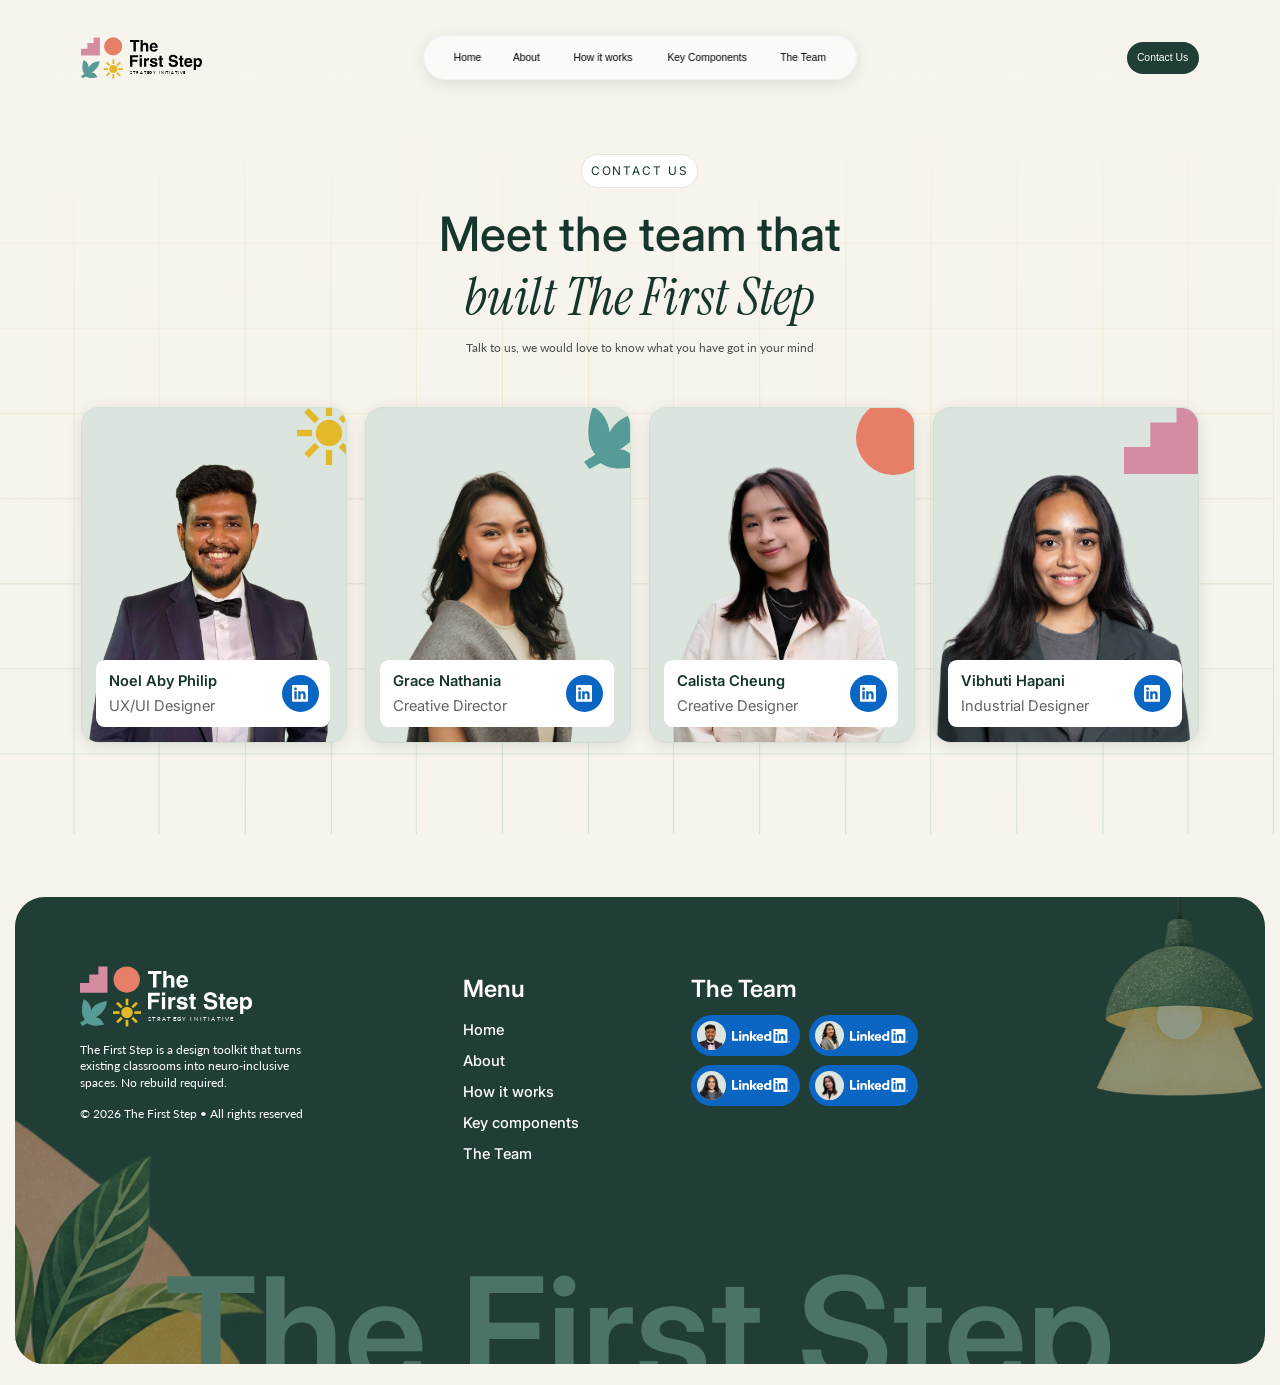
==== commit fcb906fa: "Website: footer LinkedIn buttons show each founder's portrait Replaces the group-photo crops with th" ====
--- a/website/contact.html
+++ b/website/contact.html
@@ -129,10 +129,10 @@
       <div class="foot-col">
         <h2>The Team</h2>
         <div class="foot-links">
-          <a class="li-btn" href="https://www.linkedin.com/in/noelabyphilip/" target="_blank" rel="noopener" aria-label="Noel Aby Philip on LinkedIn"><span class="li-avatar"><span class="crop" style="--w:449.35%;--h:337.01%;--l:-88.76%;--t:-35.23%"><img src="./assets/team.jpg" alt=""></span></span><img class="li-logo" src="./assets/linkedin.svg" alt="LinkedIn"></a>
-          <a class="li-btn" href="https://www.linkedin.com/in/grace-nathania/" target="_blank" rel="noopener" aria-label="Grace Nathania on LinkedIn"><span class="li-avatar"><span class="crop" style="--w:449.35%;--h:337.01%;--l:-182.37%;--t:-58.44%"><img src="./assets/team.jpg" alt=""></span></span><img class="li-logo" src="./assets/linkedin.svg" alt="LinkedIn"></a>
-          <a class="li-btn" href="https://www.linkedin.com/in/vibhutih05/" target="_blank" rel="noopener" aria-label="Vibhuti Hapani on LinkedIn"><span class="li-avatar"><span class="crop" style="--w:449.35%;--h:337.01%;--l:-230.98%;--t:-72.2%"><img src="./assets/team.jpg" alt=""></span></span><img class="li-logo" src="./assets/linkedin.svg" alt="LinkedIn"></a>
-          <a class="li-btn" href="https://www.linkedin.com/in/calista-cheung-42a029301/" target="_blank" rel="noopener" aria-label="Calista Cheung on LinkedIn"><span class="li-avatar"><span class="crop" style="--w:449.35%;--h:337.01%;--l:-139.76%;--t:-76.44%"><img src="./assets/team.jpg" alt=""></span></span><img class="li-logo" src="./assets/linkedin.svg" alt="LinkedIn"></a>
+          <a class="li-btn" href="https://www.linkedin.com/in/noelabyphilip/" target="_blank" rel="noopener" aria-label="Noel Aby Philip on LinkedIn"><span class="li-avatar"><span class="crop" style="--w:159.08%;--h:159.85%;--l:-33.2%;--t:-4.58%"><img src="./assets/team-noel.png" alt=""></span></span><img class="li-logo" src="./assets/linkedin.svg" alt="LinkedIn"></a>
+          <a class="li-btn" href="https://www.linkedin.com/in/grace-nathania/" target="_blank" rel="noopener" aria-label="Grace Nathania on LinkedIn"><span class="li-avatar"><span class="crop" style="--w:127.5%;--h:191.22%;--l:-13.75%;--t:-58.97%"><img src="./assets/team-grace.png" alt=""></span></span><img class="li-logo" src="./assets/linkedin.svg" alt="LinkedIn"></a>
+          <a class="li-btn" href="https://www.linkedin.com/in/vibhutih05/" target="_blank" rel="noopener" aria-label="Vibhuti Hapani on LinkedIn"><span class="li-avatar"><span class="crop" style="--w:98.64%;--h:124.82%;--l:0.68%;--t:-11.77%"><img src="./assets/team-vibhuti.png" alt=""></span></span><img class="li-logo" src="./assets/linkedin.svg" alt="LinkedIn"></a>
+          <a class="li-btn" href="https://www.linkedin.com/in/calista-cheung-42a029301/" target="_blank" rel="noopener" aria-label="Calista Cheung on LinkedIn"><span class="li-avatar"><span class="crop" style="--w:176.14%;--h:222.96%;--l:-38.07%;--t:-29.54%"><img src="./assets/team-calista.png" alt=""></span></span><img class="li-logo" src="./assets/linkedin.svg" alt="LinkedIn"></a>
         </div>
       </div>
     </div>
--- a/website/styles.css
+++ b/website/styles.css
@@ -102,7 +102,7 @@
 .foot-links { display: grid; grid-template-columns: repeat(2, minmax(0, 1fr)); gap: 12px; margin-top: 14px; }
 .li-btn { display: flex; align-items: center; gap: 8px; padding: 8px; border-radius: 52px; background: #0a66c2; overflow: hidden; transition: transform .25s var(--ease-out), background-color .25s ease; }
 .li-btn:hover { transform: translateY(-2px); background: #0b5cad; }
-.li-avatar { display: block; width: 39px; height: 39px; flex: none; border-radius: 50%; background: #fff; overflow: hidden; }
+.li-avatar { display: block; width: 39px; height: 39px; flex: none; border-radius: 50%; background: #dbe4dd; overflow: hidden; }
 .li-logo { width: 79px; height: 19.16px; }
 .foot-big { font-family: var(--inter); font-weight: 600; color: #4c7368; white-space: nowrap; }
 
@@ -277,7 +277,7 @@
 
 /* navbar */
 html.stage .nav { position: absolute; z-index: 6; top: 47px; height: 62px; padding: 0; background: none; backdrop-filter: none; -webkit-backdrop-filter: none; display: flex; align-items: center; justify-content: space-between; will-change: transform, width; transition: transform .6s var(--ease-out), width .6s var(--ease-out); }
-html.stage .menu { position: absolute; left: 50%; top: 0; transform: translateX(-50%); display: flex; align-items: center; gap: 12px; padding: 8px 25px; border: 1px solid #efefef; border-radius: 65px; background: rgba(255, 255, 255, .5); backdrop-filter: blur(2px); -webkit-backdrop-filter: blur(2px); box-shadow: 0 4px 19.6px rgba(0, 0, 0, .1); }
+html.stage .menu { position: absolute; left: 50%; top: 0; transform: translateX(-50%); display: flex; align-items: center; gap: 12px; padding: 8px 25px; border: 1px solid #efefef; border-radius: 65px; background: rgba(255, 255, 255, .5); backdrop-filter: blur(14px); -webkit-backdrop-filter: blur(14px); box-shadow: 0 4px 19.6px rgba(0, 0, 0, .1); }
 html.stage .btn-nav { padding: 14px; }
 html.stage .brand-word { gap: 2.037px; }
 
--- a/website/contact.css
+++ b/website/contact.css
@@ -65,7 +65,7 @@
 .cpage.is-desk .bg-grid { display: block; position: absolute; left: -8px; top: 99px; width: 1728px; height: 1027.5px; background: url("./assets/grid.png") center / cover no-repeat; }
 
 .cpage.is-desk .nav { position: fixed; z-index: 20; left: 110px; top: 47px; width: 1508px; height: 62px; padding: 0; background: none; backdrop-filter: none; -webkit-backdrop-filter: none; }
-.cpage.is-desk .menu { position: absolute; left: 50%; top: 0; transform: translateX(-50%); display: flex; align-items: center; gap: 12px; padding: 8px 25px; border: 1px solid #efefef; border-radius: 65px; background: rgba(255, 255, 255, .5); backdrop-filter: blur(2px); -webkit-backdrop-filter: blur(2px); box-shadow: 0 4px 19.6px rgba(0, 0, 0, .1); }
+.cpage.is-desk .menu { position: absolute; left: 50%; top: 0; transform: translateX(-50%); display: flex; align-items: center; gap: 12px; padding: 8px 25px; border: 1px solid #efefef; border-radius: 65px; background: rgba(255, 255, 255, .5); backdrop-filter: blur(14px); -webkit-backdrop-filter: blur(14px); box-shadow: 0 4px 19.6px rgba(0, 0, 0, .1); }
 .cpage.is-desk .btn-nav { padding: 14px; }
 .cpage.is-desk .brand-word { gap: 2.037px; }
 
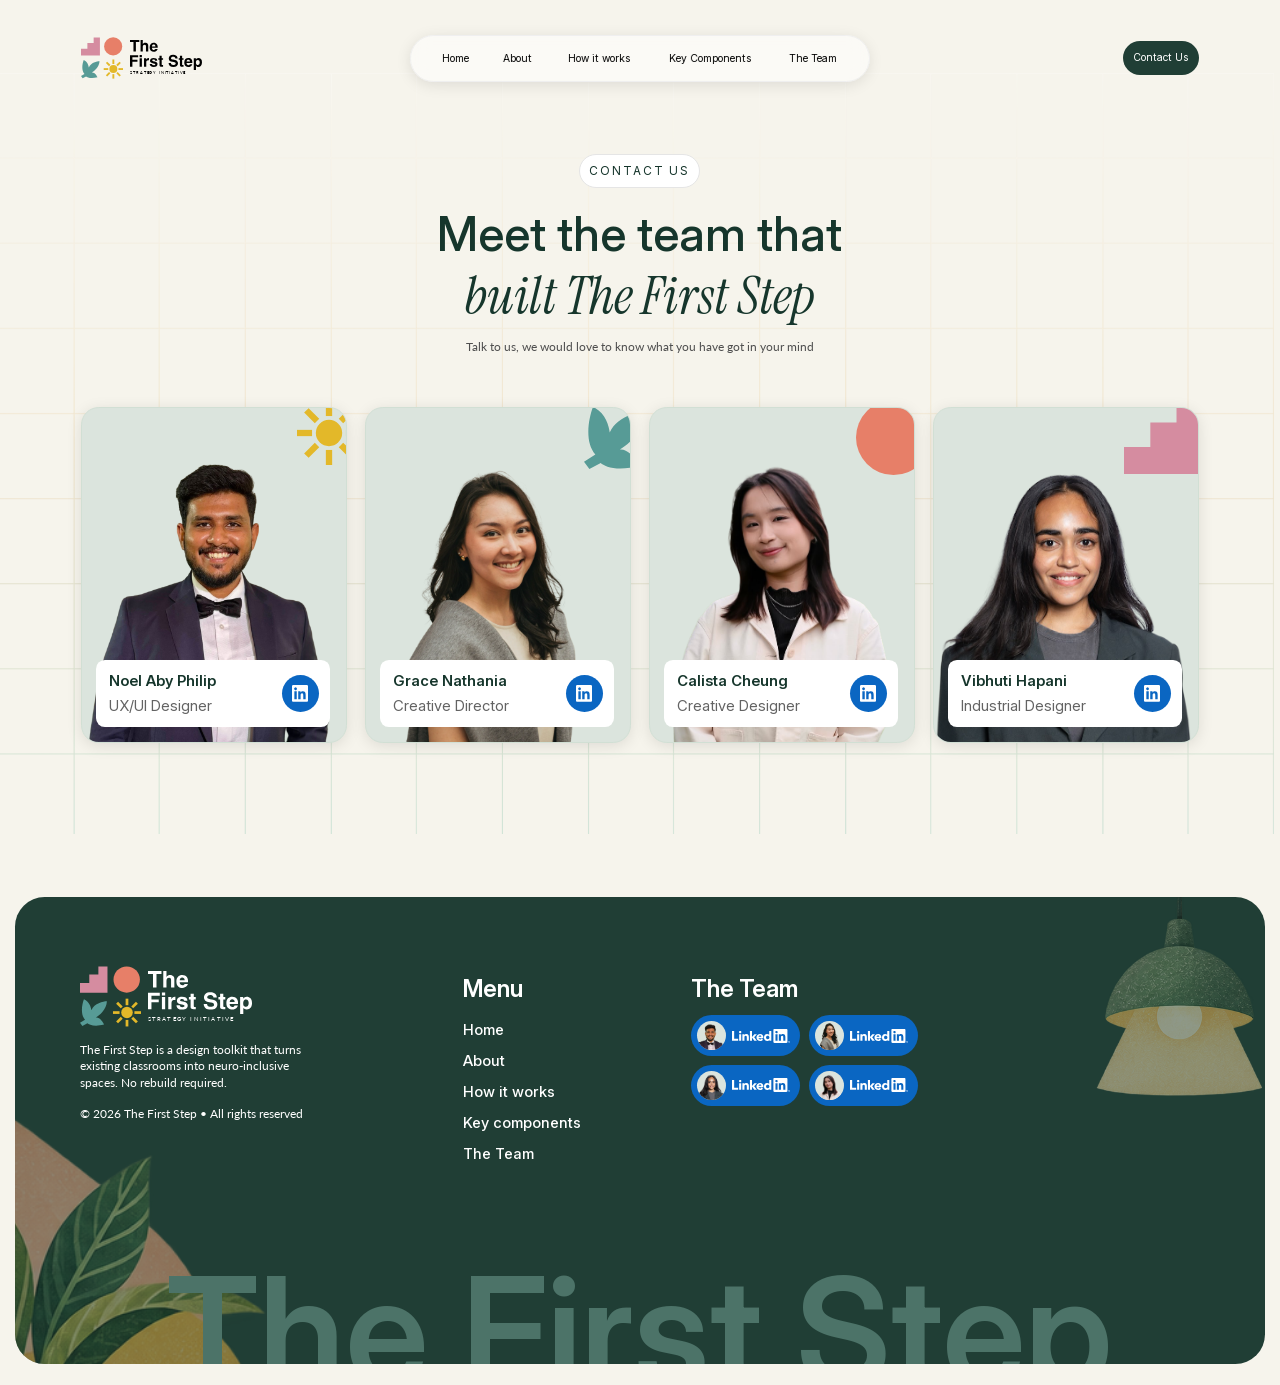
==== commit 0ed26915: "Website: replace Helvetica with the self-hosted Inter variable font Navbar, buttons, large headings " ====
--- a/website/contact.html
+++ b/website/contact.html
@@ -8,7 +8,8 @@
 <link rel="icon" href="./assets/logo-mark.svg" type="image/svg+xml">
 <link rel="preconnect" href="https://fonts.googleapis.com">
 <link rel="preconnect" href="https://fonts.gstatic.com" crossorigin>
-<link href="https://fonts.googleapis.com/css2?family=Instrument+Serif:ital@1&family=Inter:wght@400;500;600;700&family=Lato:wght@400&display=swap" rel="stylesheet">
+<link href="https://fonts.googleapis.com/css2?family=Instrument+Serif:ital@1&family=Lato:wght@400&display=swap" rel="stylesheet">
+<link rel="preload" href="./assets/fonts/InterVariable.ttf" as="font" type="font/ttf" crossorigin>
 <link rel="stylesheet" href="./styles.css">
 <link rel="stylesheet" href="./contact.css">
 <script>document.documentElement.classList.add('js');</script>
--- a/website/styles.css
+++ b/website/styles.css
@@ -4,8 +4,8 @@
    - default     : a stacked, responsive layout for phones, tablets and no-JS
    All stage measurements are the Figma frame's pixels. */
 
-@font-face { font-family: "Helvetica Toolkit"; src: url("../assets/fonts/HelveticaToolkit-Regular.ttf") format("truetype"); font-weight: 400; font-display: swap; }
-@font-face { font-family: "Helvetica Toolkit"; src: url("../assets/fonts/HelveticaToolkit-Bold.ttf") format("truetype"); font-weight: 700; font-display: swap; }
+/* Inter, self-hosted as one variable file (weights 100–900). Its optical-size axis switches to the Display cut at large sizes automatically. */
+@font-face { font-family: "Inter Variable"; src: url("./assets/fonts/InterVariable.ttf") format("truetype"); font-weight: 100 900; font-style: normal; font-display: swap; }
 
 :root {
   --bg: #f6f4ec;
@@ -17,8 +17,7 @@
   --dim: #909090;
   --body: #4e4e4e;
   --loader: #f5f1e4;
-  --helv: Helvetica, "Helvetica Toolkit", "Helvetica Neue", Arial, sans-serif;
-  --inter: Inter, "Helvetica Neue", Arial, sans-serif;
+  --inter: "Inter Variable", Inter, "Helvetica Neue", Arial, sans-serif;
   --lato: Lato, "Helvetica Neue", Arial, sans-serif;
   --serif: "Instrument Serif", "Times New Roman", serif;
   --ease-out: cubic-bezier(.22, 1, .36, 1);
@@ -40,20 +39,20 @@
 
 /* ---------- Shared components ---------- */
 
-.display { font-family: var(--helv); font-weight: 400; font-size: 64px; line-height: 1.01; color: var(--ink); text-align: center; }
+.display { font-family: var(--inter); font-weight: 400; font-size: 64px; line-height: 1.01; color: var(--ink); text-align: center; }
 .display .sans { font-family: var(--inter); font-weight: 500; }
 .display em { display: block; font-family: var(--serif); font-style: italic; font-weight: 400; font-size: 1.125em; }
 
 .pill { display: inline-flex; align-items: center; justify-content: center; padding: 12px; background: #fff; border: 1px solid #e5e5e5; border-radius: 37px; font-family: var(--inter); font-size: 16px; line-height: 1.2; letter-spacing: 2.56px; text-transform: uppercase; color: var(--ink); white-space: nowrap; }
 
 /* Button (nav item): Default → Variant2 on hover / current section */
-.btn-nav { display: inline-grid; place-items: center; padding: 14px; border-radius: 46px; font-family: var(--helv); font-size: 14px; line-height: normal; color: #000; white-space: nowrap; transition: background-color .25s ease, color .25s ease; }
+.btn-nav { display: inline-grid; place-items: center; padding: 14px; border-radius: 46px; font-family: var(--inter); font-size: 14px; line-height: normal; color: #000; white-space: nowrap; transition: background-color .25s ease, color .25s ease; }
 .btn-nav::after { content: attr(data-label); grid-area: 1 / 1; font-weight: 700; visibility: hidden; height: 0; }
 .btn-nav > span { grid-area: 1 / 1; }
 .btn-nav:hover, .btn-nav.is-current { background: var(--mint); color: var(--green); font-weight: 700; }
 
 /* Primary Button: the teal dot waits under the label and floods the pill on hover */
-.btn-primary { border: 0; cursor: pointer; position: relative; display: inline-flex; align-items: center; justify-content: center; padding: 14px; border-radius: 46px; background: var(--green); overflow: hidden; font-family: var(--helv); font-size: 14px; line-height: normal; color: #fff; white-space: nowrap; flex: none; }
+.btn-primary { border: 0; cursor: pointer; position: relative; display: inline-flex; align-items: center; justify-content: center; padding: 14px; border-radius: 46px; background: var(--green); overflow: hidden; font-family: var(--inter); font-size: 14px; line-height: normal; color: #fff; white-space: nowrap; flex: none; }
 .btn-primary .btn-dot { position: absolute; left: 36px; top: 55px; width: 26px; height: 26px; border-radius: 50%; background: var(--teal); transition: left .45s var(--ease-out), top .45s var(--ease-out), width .45s var(--ease-out), height .45s var(--ease-out); }
 .btn-primary .btn-label { position: relative; transition: color .3s ease; }
 .btn-primary:hover .btn-dot, .btn-primary:focus-visible .btn-dot { left: -6.5px; top: -30px; width: 111px; height: 111px; }
@@ -74,7 +73,7 @@
 .card-product img { width: 100%; height: 100%; object-fit: cover; }
 .card-brand { position: absolute; right: 22.92px; top: 21.92px; width: 64px; height: 34px; object-fit: cover; }
 .card-head { display: flex; align-items: center; justify-content: space-between; width: 100%; }
-.card-title { font-family: var(--helv); font-weight: 700; font-size: 15.49px; line-height: normal; color: #1c2420; }
+.card-title { font-family: var(--inter); font-weight: 700; font-size: 15.49px; line-height: normal; color: #1c2420; }
 .card-sub { margin-top: 3.913px; width: 123.265px; font-family: var(--lato); font-size: 12.392px; line-height: normal; color: #676767; }
 .badge { display: inline-flex; align-items: center; gap: 3.261px; padding: 3.261px; border-radius: 999px; background: #e5efde; font-family: var(--inter); font-weight: 600; font-size: 12.392px; line-height: normal; color: #17413f; white-space: nowrap; }
 .badge img { width: 11.74px; height: 11.74px; }
@@ -206,7 +205,12 @@
 /* Kit cards: a carousel that loops (main.js adds a copy of the set on each side) */
 .cards { display: flex; gap: 16px; margin: 12px -20px 0; padding: 28px 20px 48px; overflow-x: auto; scroll-snap-type: x mandatory; scrollbar-width: none; -webkit-overflow-scrolling: touch; }
 .cards::-webkit-scrollbar { display: none; }
-.card { flex: none; width: min(357px, 80vw); scroll-snap-align: center; box-shadow: 0 6px 30px rgba(0, 0, 0, .12); }
+.card-slot { flex: none; scroll-snap-align: center; perspective: 1100px; }
+.card { width: min(357px, 80vw); box-shadow: 0 6px 30px rgba(0, 0, 0, .12); }
+/* 3D hover (main.js sets --rx / --ry / --sc from the cursor) */
+.cards .card { transform: rotateX(var(--rx, 0deg)) rotateY(var(--ry, 0deg)) scale(var(--sc, 1)); transition: transform .5s var(--ease-out), box-shadow .4s ease; will-change: transform; }
+.cards .card.is-tilting { transition: transform .12s linear, box-shadow .4s ease; }
+html.stage .cards .card:hover { box-shadow: 0 26px 60px rgba(22, 54, 44, .24); }
 html.stage .card-clone { display: none; }
 html.stage .card { width: 357px; box-shadow: 0 6.196px 53.44px rgba(0, 0, 0, .15); }
 
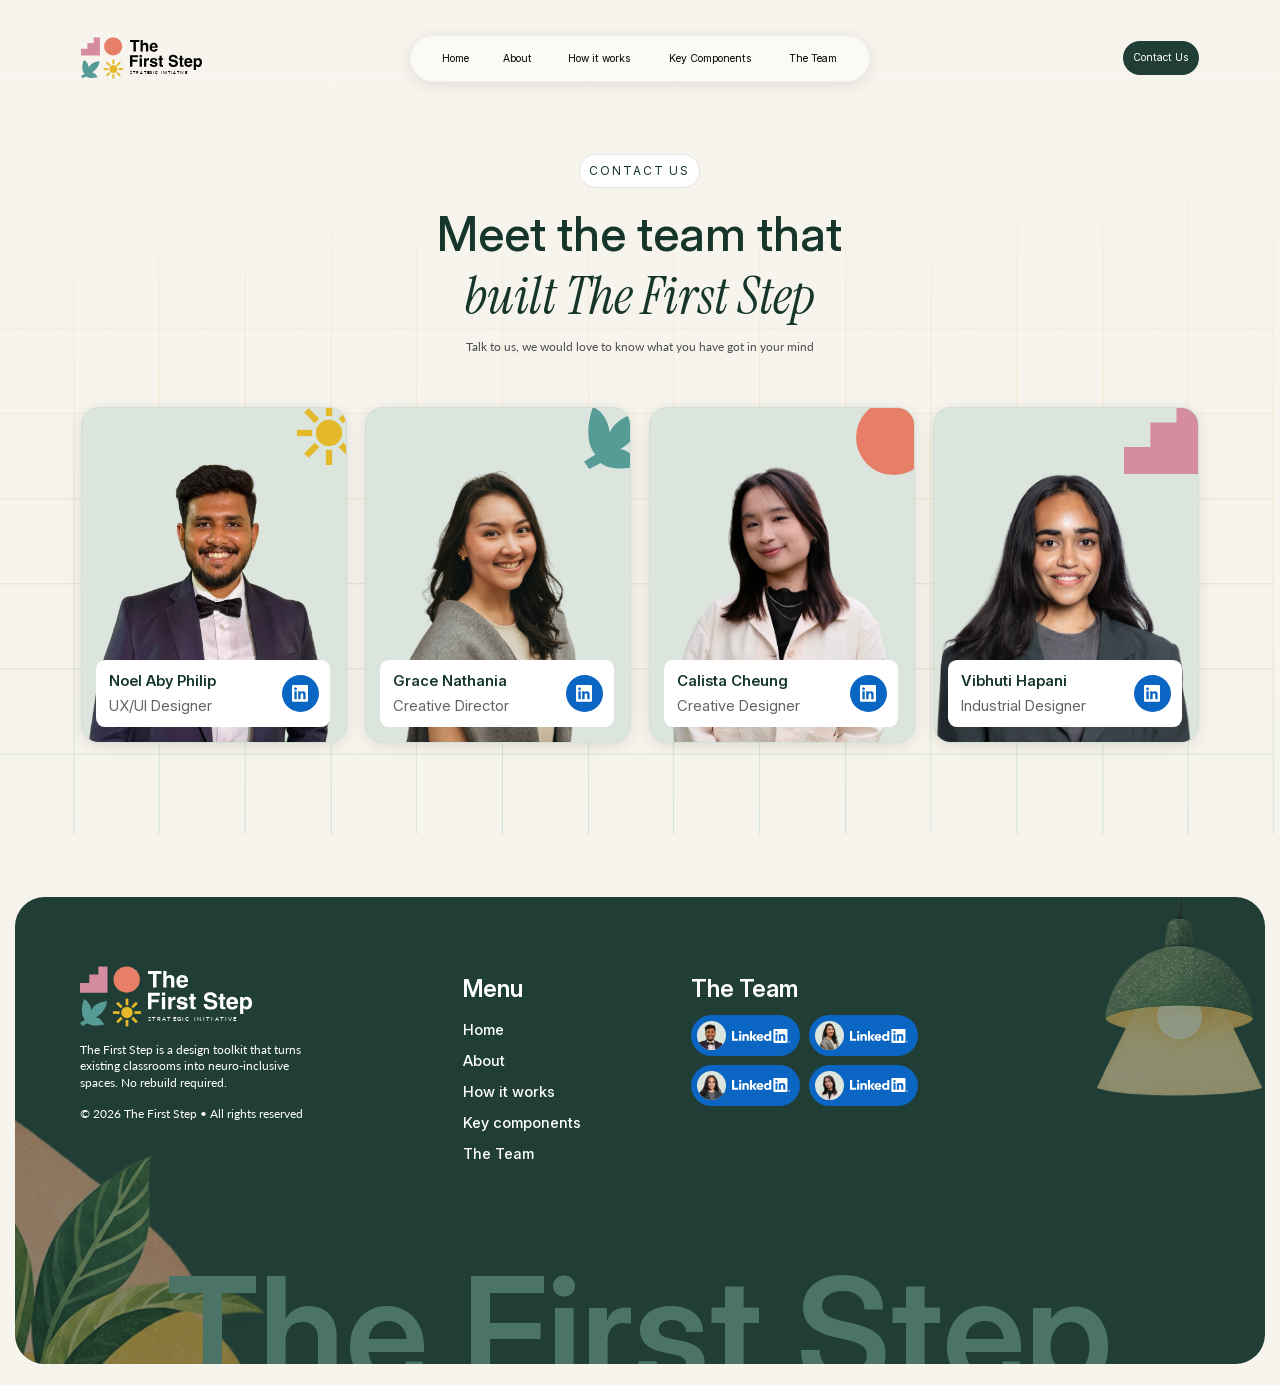
==== commit 05cc4c67: "Website: logo tagline reads Strategic Initiative Co-Authored-By: Claude Fable 5.2 <noreply@anthropic" ====
--- a/website/contact.html
+++ b/website/contact.html
@@ -26,7 +26,7 @@
       <img class="brand-mark" src="./assets/logo-mark.svg" alt="">
       <span class="brand-word">
         <img src="./assets/logo-word.svg" alt="The First Step">
-        <span class="brand-tag">Strategy Initiative</span>
+        <span class="brand-tag">Strategic Initiative</span>
       </span>
     </a>
     <nav class="menu" aria-label="Primary">
@@ -110,7 +110,7 @@
     <div class="foot-brand">
       <div class="foot-logo">
         <img class="foot-mark" src="./assets/footer-mark.svg" alt="">
-        <span class="foot-word"><img src="./assets/footer-word.svg" alt="The First Step"><span class="brand-tag">Strategy Initiative</span></span>
+        <span class="foot-word"><img src="./assets/footer-word.svg" alt="The First Step"><span class="brand-tag">Strategic Initiative</span></span>
       </div>
       <p>The First Step is a design toolkit that turns existing classrooms into neuro-inclusive spaces. No rebuild required.</p>
       <p>© 2026 The First Step • All rights reserved</p>
